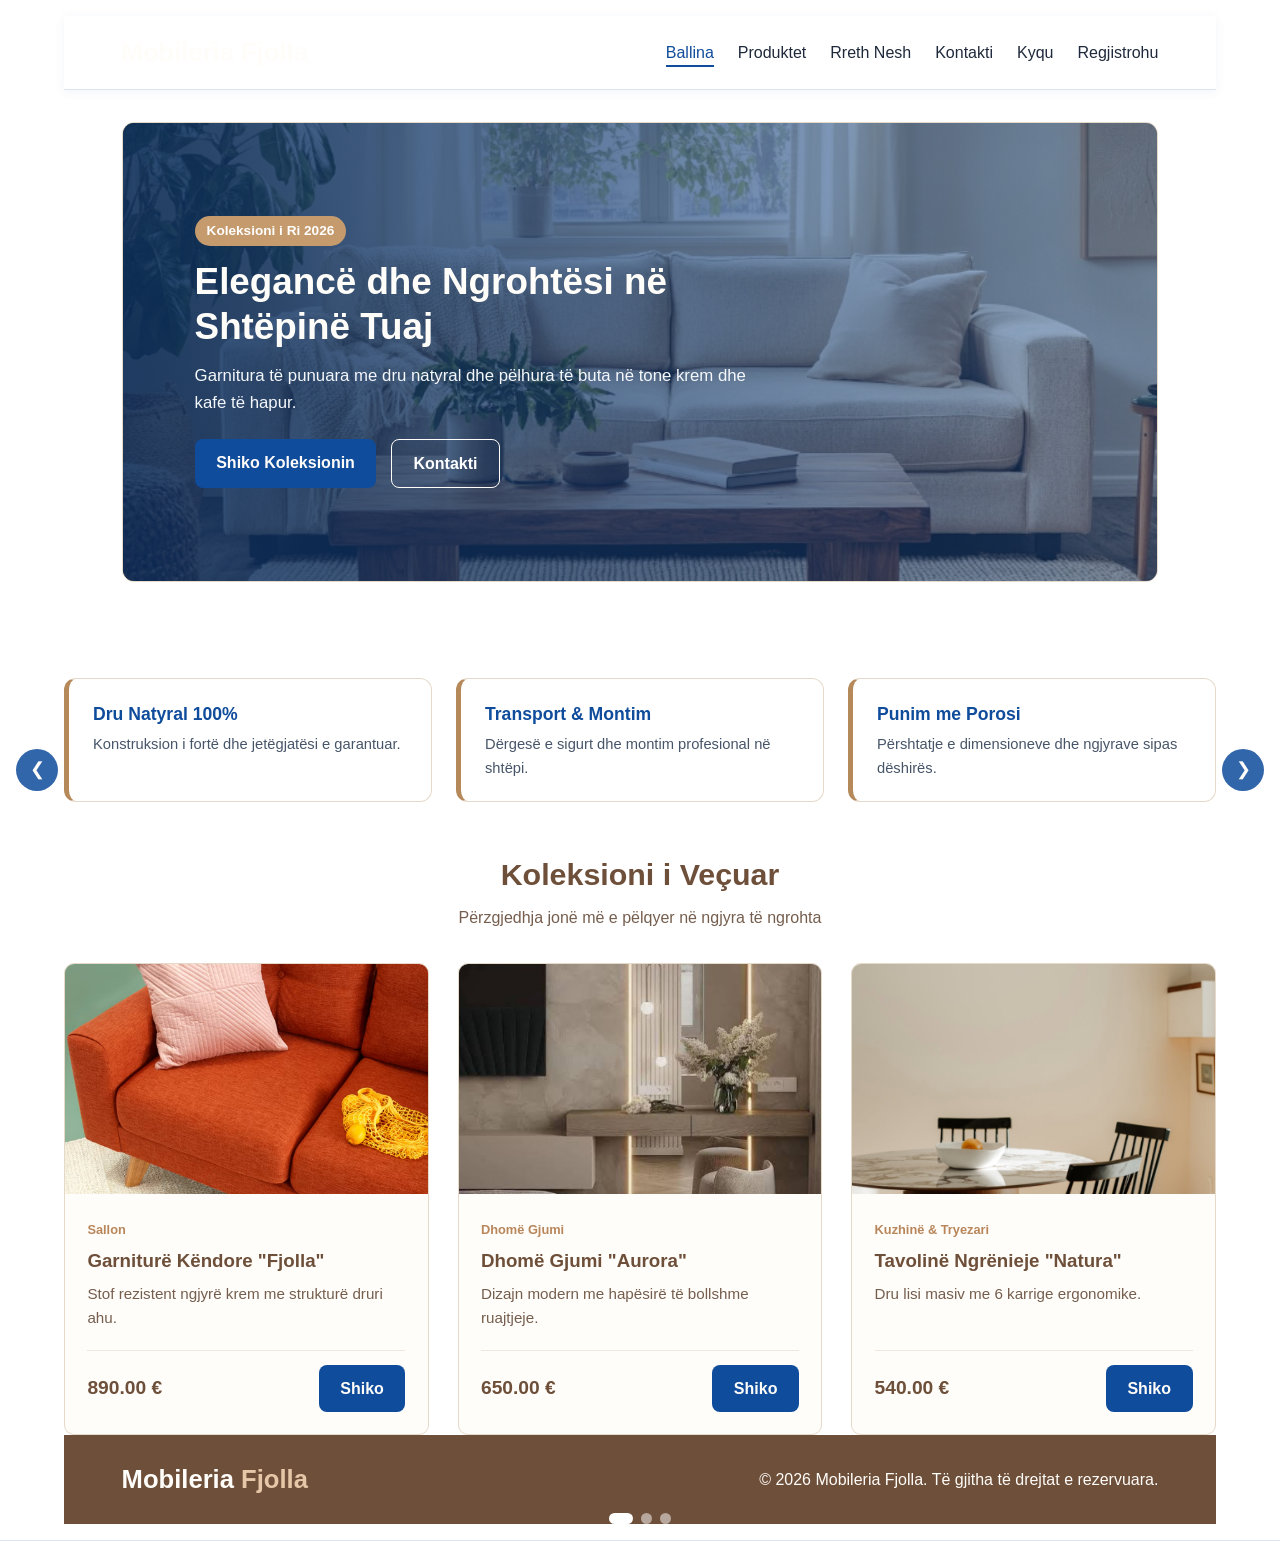
==== Faqja1/ballina.html @ cc65b76a "ndryshim" ====
<!DOCTYPE html>
<html lang="sq">
<head>
    <meta charset="UTF-8">
    <meta name="viewport" content="width=device-width, initial-scale=1.0">
    <title>Mobileria Fjolla | Ballina</title>
    <link rel="stylesheet" href="style.css">
</head>
<body>
    <header>
        <header class="site-header">
    <nav class="navbar" aria-label="Navigimi kryesor">
        <a href="../index.html" class="logo">Mobileria Fjolla</a>
        <ul class="nav-links">
            <li><a href="ballina.html" class="active">Ballina</a></li>
            <li><a href="../Faqja2/produktet.html">Produktet</a></li>
            <li><a href="../Faqja3/rreth-nesh.html">Rreth Nesh</a></li>
            <li><a href="../Faqja4/kontakti.html">Kontakti</a></li>
            <li><a href="../Faqja5/login.html">Kyqu</a></li>
            <li><a href="../Faqja6/register.html">Regjistrohu</a></li>
        </ul>
    </nav>
</header>

<main>
    <section class="slider-section" aria-label="Slider Kryesor">
        <article class="slide active">
            <img src="fotojaa1.png" alt="Garniturë Moderne Krem">
            <section class="slide-overlay">
                <section class="slide-content">
                    <span class="badge">Koleksioni i Ri 2026</span>
                    <h1>Elegancë dhe Ngrohtësi në Shtëpinë Tuaj</h1>
                    <p>Garnitura të punuara me dru natyral dhe pëlhura të buta në tone krem dhe kafe të hapur.</p>
                    <section class="slide-actions">
                        <a href="../faqja2/produktet.html" class="btn btn-primary">Shiko Koleksionin</a>
                        <a href="../faqja4/kontakti.html" class="btn btn-outline">Kontakti</a>
                    </section>
                </section>
            </section>
        </article>
    </section>
</main>

 <article class="slide">
    <img src="foto2.png" alt="Dhomë Gjumi Moderne">
    <section class="slide-overlay">
        <section class="slide-content">
            <span class="badge">Dizajn Minimalist</span>
            <h1>Dhoma Gjumi që Sjellin Qetësi</h1>
            <p>Komoditet maksimal dhe hapësira të organizuara me stil bashkëkohor.</p>
            <section class="slide-actions">
                <a href="../faqja2/produktet.html" class="btn btn-primary">Eksploro Produktet</a>
            </section>
        </section>
    </section>
</article>

<article class="slide">
    <img src="foto3.png" alt="Tavolinë Ngrënieje Druri">
    <section class="slide-overlay">
        <section class="slide-content">
            <span class="badge">Kualitet i Garantuar</span>
            <h1>Tryeza Ngrënieje nga Druri Masiv</h1>
            <p>Punime artizanale dhe moderne për çdo ambient familjar.</p>
            <section class="slide-actions">
                <a href="../faqja3/rreth-nesh.html" class="btn btn-primary">Mëso Më Shumë</a>
            </section>
        </section>
    </section>
</article>
            <button type="button" class="slider-btn prev-btn" aria-label="Slajdi i mëparshëm">&#10094;</button>
            <button type="button" class="slider-btn next-btn" aria-label="Slajdi tjetër">&#10095;</button>

            <section class="slider-dots" aria-label="Pikat e sliderit">
                <button type="button" class="dot active" data-index="0" aria-label="Slajdi 1"></button>
                <button type="button" class="dot" data-index="1" aria-label="Slajdi 2"></button>
                <button type="button" class="dot" data-index="2" aria-label="Slajdi 3"></button>
            </section>
        </section>

    <section class="features-bar" aria-label="Avantazhet tona">
            <article class="feature-item">
                <h3>Dru Natyral 100%</h3>
                <p>Konstruksion i fortë dhe jetëgjatësi e garantuar.</p>
            </article>
            <article class="feature-item">
                <h3>Transport & Montim</h3>
                <p>Dërgesë e sigurt dhe montim profesional në shtëpi.</p>
            </article>
            <article class="feature-item">
                <h3>Punim me Porosi</h3>
                <p>Përshtatje e dimensioneve dhe ngjyrave sipas dëshirës.</p>
            </article>
        </section>
        <section class="featured-section">
            <div class="section-title">
                <h2>Koleksioni i Veçuar</h2>
                <p>Përzgjedhja jonë më e pëlqyer në ngjyra të ngrohta</p>
            </div>

            <div class="cards-flex">
                <article class="card">
                    <img src="foto4.png" alt="Garniturë Këndore Fjolla">
                    <div class="card-body">
                        <div>
                            <span class="card-tag">Sallon</span>
                            <h3>Garniturë Këndore "Fjolla"</h3>
                            <p>Stof rezistent ngjyrë krem me strukturë druri ahu.</p>
                        </div>
                        <div class="card-footer">
                            <span class="price">890.00 €</span>
                            <a href="../faqja2/produktet.html" class="btn btn-primary">Shiko</a>
                        </div>
                    </div>
                </article>
                <article class="card">
                    <img src="foto5.png" alt="Dhomë Gjumi Aurora">
                    <div class="card-body">
                        <div>
                            <span class="card-tag">Dhomë Gjumi</span>
                            <h3>Dhomë Gjumi "Aurora"</h3>
                            <p>Dizajn modern me hapësirë të bollshme ruajtjeje.</p>
                        </div>
                        <div class="card-footer">
                            <span class="price">650.00 €</span>
                            <a href="../faqja2/produktet.html" class="btn btn-primary">Shiko</a>
                        </div>
                    </div>
                </article>

                <article class="card">
                    <img src="foto6.png" alt="Tavolinë Ngrënieje Natura">
                    <div class="card-body">
                        <div>
                            <span class="card-tag">Kuzhinë & Tryezari</span>
                            <h3>Tavolinë Ngrënieje "Natura"</h3>
                            <p>Dru lisi masiv me 6 karrige ergonomike.</p>
                        </div>
                        <div class="card-footer">
                            <span class="price">540.00 €</span>
                            <a href="../faqja2/produktet.html" class="btn btn-primary">Shiko</a>
                        </div>
                    </div>
                </article>
            </div>
        </section>
    
</main>

<footer>
        <div class="footer-content">
            <a href="../index.html" class="logo">Mobileria <span>Fjolla</span></a>
            <p>&copy; 2026 Mobileria Fjolla. Të gjitha të drejtat e rezervuara.</p>
        </div>
    </footer>

    <script src="script.js"></script>
</body>
</html>
---- Faqja1/style.css ----
* {
    margin: 0;
    padding: 0;
    box-sizing: border-box;
}

body {
    font-family: 'Segoe UI', Tahoma, Geneva, Verdana, sans-serif;
    background-color: #F4F7FB;
    color:#1E293B;
    line-height: 1.6;
    display: flex;
    flex-direction: column;
    min-height: 100vh;
}


header {
    background-color:#FFFFFF;
    color: #0F4C9C;
    padding: 1rem 5%;
    border-bottom: 1px solid #DCE5F2;
    box-shadow: 0 2px 10px rgba(15, 76, 156, 0.06);
    position: sticky;
    top: 0;
    z-index: 100;
}

.navbar {
    display: flex;
    justify-content: space-between;
    align-items: center;
    max-width: 1200px;
    margin: 0 auto;
    flex-wrap: wrap;
    gap: 1rem;
}

.logo {
    font-size: 1.6rem;
    font-weight: 700;
    color: #FFFDF9;
    text-decoration: none;
}

.logo span {
    color: #E6C7A8;
}
.nav-links {
    display: flex;
    list-style: none;
    gap: 1.5rem;
    flex-wrap: wrap;
}

.nav-links a {
    color:#1E293B;
    text-decoration: none;
    font-weight: 500;
    padding-bottom: 4px;
    transition: color 0.2s ease;
}

.nav-links a:hover,
.nav-links a.active {
    color:#0F4C9C;
    border-bottom: 2px solid #0F4C9C;
}


main {
    flex: 1;
    max-width: 1200px;
    width: 100%;
    margin: 0 auto;
    padding: 2rem 5% 3.5rem;
}
.btn {
    display: inline-block;
    padding: 0.65rem 1.35rem;
    border-radius: 8px;
    font-weight: 600;
    text-decoration: none;
    cursor: pointer;
    border: none;
    transition: background-color 0.2s ease;
}

.btn-primary {
    background-color:#0F4C9C;
    color: #FFFDF9;
}

.btn-primary:hover {
    background-color:#09326A;
}

.btn-outline {
    background-color: transparent;
    color: #FFFFFF;
    border: 1.5px solid #FFFDF9;
}

.btn-outline:hover {
    background-color:rgba(255, 255, 255, 0.16);
}
.slider-section {
    position: relative;
    width: 100%;
    height: 460px;
    border-radius: 12px;
    overflow: hidden;
    margin-bottom: 2.5rem;
    border: 1px solid #E5D9C9;
}

.slide {
    width: 100%;
    height: 100%;
    display: none;
    position: relative;
}

.slide.active {
    display: block;
}

.slide img {
    width: 100%;
    height: 100%;
    object-fit: cover;
}

.slide-overlay {
    position: absolute;
    inset: 0;
    background: linear-gradient(90deg, rgba(9, 44, 92, 0.86) 0%, rgba(15, 76, 156, 0.38) 100%);
    display: flex;
    align-items: center;
    padding: 0 4.5rem;
}

.slide-content {
    max-width: 560px;
    color: #FFFDF9;
}

.badge {
    display: inline-block;
    background-color:#C59B6D;
    color:#FFFFFF;;
    padding: 0.25rem 0.75rem;
    border-radius: 20px;
    font-size: 0.85rem;
    font-weight: 600;
    margin-bottom: 0.9rem;
}

.slide-content h1 {
    font-size: 2.3rem;
    line-height: 1.2;
    margin-bottom: 0.9rem;
    color: #FFFDF9;
}

.slide-content p {
    font-size: 1.05rem;
    margin-bottom: 1.4rem;
    color: #F4F7FB;
}

.slide-actions {
    display: flex;
    gap: 0.9rem;
    flex-wrap: wrap;
}

.slider-btn {
    position: absolute;
    top: 50%;
    transform: translateY(-50%);
    background-color: rgba(15, 76, 156, 0.85);
    color: #FFFDF9;
    border: none;
    width: 42px;
    height: 42px;
    border-radius: 50%;
    font-size: 1.1rem;
    cursor: pointer;
}
.slider-btn:hover {
    background-color: #09326A;
}

.prev-btn { left: 16px; }
.next-btn { right: 16px; }

.slider-dots {
    position: absolute;
    bottom: 16px;
    left: 50%;
    transform: translateX(-50%);
    display: flex;
    gap: 0.5rem;
}

.dot {
    width: 11px;
    height: 11px;
    border-radius: 50%;
    border: none;
    background-color:rgba(255, 255, 255, 0.5);
    cursor: pointer;
}

.dot.active {
    background-color:#FFFFFF;
    width: 24px;
    border-radius: 6px;
}


.features-bar {
    display: grid;
    grid-template-columns: repeat(3, 1fr);
    gap: 1.5rem;
    margin-bottom: 3rem;
}

.feature-item {
    background-color:#FFFFFF;
    border: 1px solid #E5D9C9;
    border-left: 5px solid #B5895A;
    border-radius: 12px;
    padding: 1.3rem 1.5rem;
    overflow: hidden;
}

.feature-item h3 {
    color: #0F4C9C;
    font-size: 1.1rem;
    margin-bottom: 0.35rem;
}

.feature-item p {
    color: #475569;
    font-size: 0.92rem;
}
/* Produktet e Veçuara */
.section-title {
    text-align: center;
    margin-bottom: 2rem;
}

.section-title h2 {
    color: #6E4F3A;
    font-size: 1.9rem;
    margin-bottom: 0.4rem;
}

.section-title p {
    color: #755E4E;
}

.cards-flex {
    display: flex;
    flex-wrap: wrap;
    gap: 1.8rem;
    justify-content: center;
}

.card {
    background-color: #FFFDF9;
    border: 1px solid #E5D9C9;
    border-radius: 10px;
    overflow: hidden;
    flex: 1 1 300px;
    max-width: 370px;
    display: flex;
    flex-direction: column;
}

.card img {
    width: 100%;
    height: 230px;
    object-fit: cover;
}

.card-body {
    padding: 1.4rem;
    display: flex;
    flex-direction: column;
    flex: 1;
    justify-content: space-between;
    gap: 1.2rem;
}

.card-tag {
    display: inline-block;
    font-size: 0.8rem;
    font-weight: 600;
    color: #B8865B;
    margin-bottom: 0.3rem;
}

.card-body h3 {
    color: #6E4F3A;
    margin-bottom: 0.4rem;
}

.card-body p {
    color: #755E4E;
    font-size: 0.95rem;
}

.card-footer {
    display: flex;
    justify-content: space-between;
    align-items: center;
    border-top: 1px solid #EFE7DC;
    padding-top: 0.9rem;
}

.price {
    font-size: 1.2rem;
    font-weight: 700;
    color: #6E4F3A;
}
/* Footer */
footer {
    background-color: #6E4F3A;
    color: #FFFDF9;
    padding: 1.5rem 5%;
    margin-top: auto;
}

.footer-content {
    max-width: 1200px;
    margin: 0 auto;
    display: flex;
    justify-content: space-between;
    align-items: center;
    flex-wrap: wrap;
    gap: 1rem;
}

/* Media Queries për Tablet dhe Telefon */
@media (max-width: 768px) {
    .navbar {
        flex-direction: column;
        text-align: center;
    }

    .nav-links {
        justify-content: center;
        gap: 1rem;
    }

    .slider-section {
        height: 380px;
    }

    .slide-overlay {
        padding: 0 3rem;
    }

    .slide-content h1 {
        font-size: 1.65rem;
    }
    .features-bar { grid-template-columns: 1fr; 
    }
}

@media (max-width: 480px) {
    .slider-section {
        height: 350px;
    }

    .slide-overlay {
        padding: 0 1.4rem;
        text-align: center;
        justify-content: center;
    }

    .slide-actions {
        justify-content: center;
    }

    .slide-content h1 {
        font-size: 1.4rem;
    }

    .footer-content {
        flex-direction: column;
        text-align: center;
    }
}
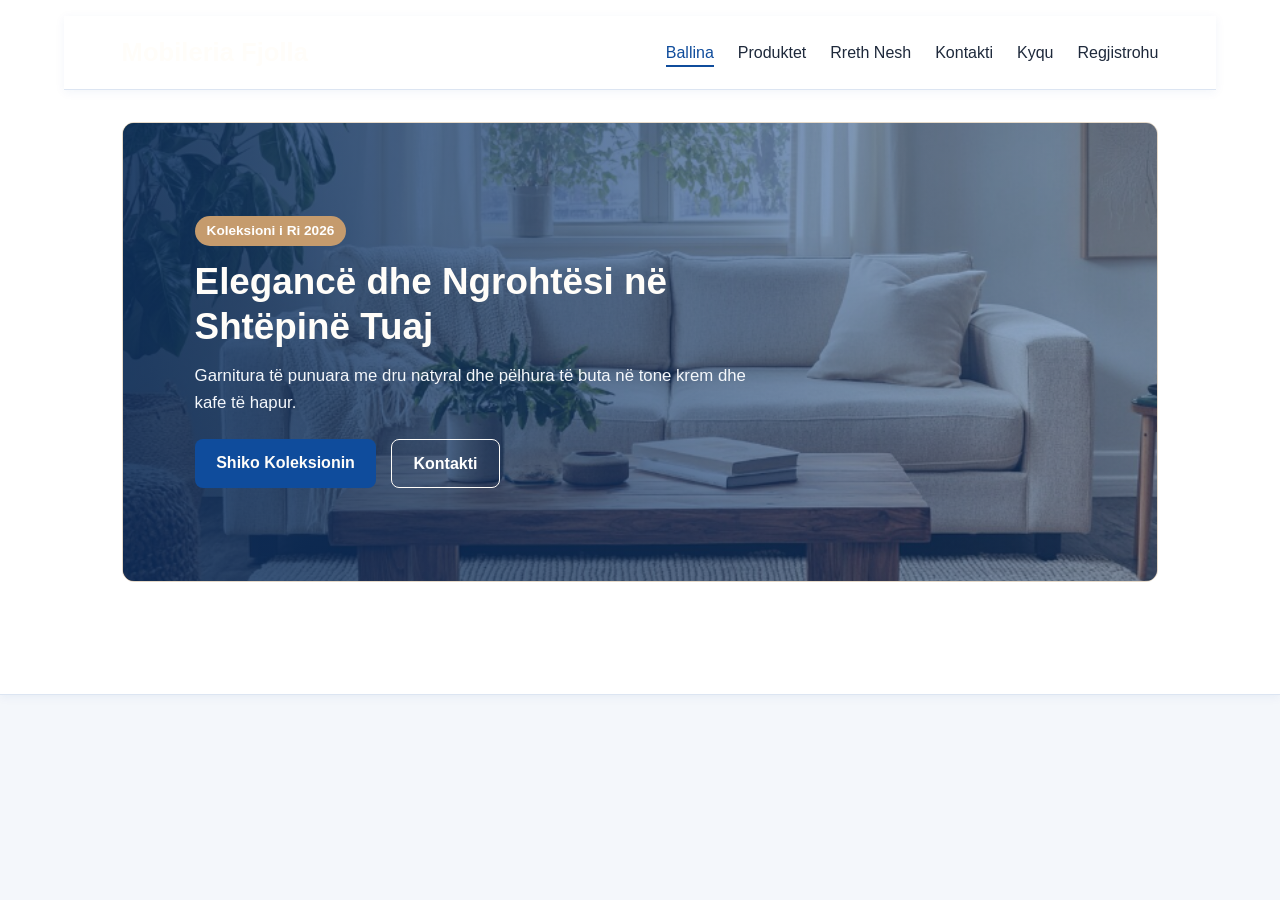
==== commit 50cc707e: "ndryshime" ====
--- a/Faqja1/ballina.html
+++ b/Faqja1/ballina.html
@@ -35,126 +35,23 @@
                         <a href="../faqja2/produktet.html" class="btn btn-primary">Shiko Koleksionin</a>
                         <a href="../faqja4/kontakti.html" class="btn btn-outline">Kontakti</a>
                     </section>
-                </section>
+                 </section>
             </section>
         </article>
-    </section>
-</main>
 
- <article class="slide">
-    <img src="foto2.png" alt="Dhomë Gjumi Moderne">
-    <section class="slide-overlay">
-        <section class="slide-content">
-            <span class="badge">Dizajn Minimalist</span>
-            <h1>Dhoma Gjumi që Sjellin Qetësi</h1>
-            <p>Komoditet maksimal dhe hapësira të organizuara me stil bashkëkohor.</p>
-            <section class="slide-actions">
-                <a href="../faqja2/produktet.html" class="btn btn-primary">Eksploro Produktet</a>
-            </section>
-        </section>
-    </section>
-</article>
+        <article class="slide">
+                <img src="foto2.png" alt="Dhomë Gjumi Moderne">
+                <section class="slide-overlay">
+                    <section class="slide-content">
+                        <span class="badge">Dizajn Minimalist</span>
+                        <h1>Dhoma Gjumi që Sjellin Qetësi</h1>
+                        <p>Komoditet maksimal dhe hapësira të organizuara me stil bashkëkohor.</p>
+                        <section class="slide-actions">
+                            <a href="../Faqja2/produktet.html" class="btn btn-primary">Eksploro Produktet</a>
+                        </section>
+                    </section>
+                </section>
+            </article>
+        
 
-<article class="slide">
-    <img src="foto3.png" alt="Tavolinë Ngrënieje Druri">
-    <section class="slide-overlay">
-        <section class="slide-content">
-            <span class="badge">Kualitet i Garantuar</span>
-            <h1>Tryeza Ngrënieje nga Druri Masiv</h1>
-            <p>Punime artizanale dhe moderne për çdo ambient familjar.</p>
-            <section class="slide-actions">
-                <a href="../faqja3/rreth-nesh.html" class="btn btn-primary">Mëso Më Shumë</a>
-            </section>
-        </section>
-    </section>
-</article>
-            <button type="button" class="slider-btn prev-btn" aria-label="Slajdi i mëparshëm">&#10094;</button>
-            <button type="button" class="slider-btn next-btn" aria-label="Slajdi tjetër">&#10095;</button>
-
-            <section class="slider-dots" aria-label="Pikat e sliderit">
-                <button type="button" class="dot active" data-index="0" aria-label="Slajdi 1"></button>
-                <button type="button" class="dot" data-index="1" aria-label="Slajdi 2"></button>
-                <button type="button" class="dot" data-index="2" aria-label="Slajdi 3"></button>
-            </section>
-        </section>
-
-    <section class="features-bar" aria-label="Avantazhet tona">
-            <article class="feature-item">
-                <h3>Dru Natyral 100%</h3>
-                <p>Konstruksion i fortë dhe jetëgjatësi e garantuar.</p>
-            </article>
-            <article class="feature-item">
-                <h3>Transport & Montim</h3>
-                <p>Dërgesë e sigurt dhe montim profesional në shtëpi.</p>
-            </article>
-            <article class="feature-item">
-                <h3>Punim me Porosi</h3>
-                <p>Përshtatje e dimensioneve dhe ngjyrave sipas dëshirës.</p>
-            </article>
-        </section>
-        <section class="featured-section">
-            <div class="section-title">
-                <h2>Koleksioni i Veçuar</h2>
-                <p>Përzgjedhja jonë më e pëlqyer në ngjyra të ngrohta</p>
-            </div>
-
-            <div class="cards-flex">
-                <article class="card">
-                    <img src="foto4.png" alt="Garniturë Këndore Fjolla">
-                    <div class="card-body">
-                        <div>
-                            <span class="card-tag">Sallon</span>
-                            <h3>Garniturë Këndore "Fjolla"</h3>
-                            <p>Stof rezistent ngjyrë krem me strukturë druri ahu.</p>
-                        </div>
-                        <div class="card-footer">
-                            <span class="price">890.00 €</span>
-                            <a href="../faqja2/produktet.html" class="btn btn-primary">Shiko</a>
-                        </div>
-                    </div>
-                </article>
-                <article class="card">
-                    <img src="foto5.png" alt="Dhomë Gjumi Aurora">
-                    <div class="card-body">
-                        <div>
-                            <span class="card-tag">Dhomë Gjumi</span>
-                            <h3>Dhomë Gjumi "Aurora"</h3>
-                            <p>Dizajn modern me hapësirë të bollshme ruajtjeje.</p>
-                        </div>
-                        <div class="card-footer">
-                            <span class="price">650.00 €</span>
-                            <a href="../faqja2/produktet.html" class="btn btn-primary">Shiko</a>
-                        </div>
-                    </div>
-                </article>
-
-                <article class="card">
-                    <img src="foto6.png" alt="Tavolinë Ngrënieje Natura">
-                    <div class="card-body">
-                        <div>
-                            <span class="card-tag">Kuzhinë & Tryezari</span>
-                            <h3>Tavolinë Ngrënieje "Natura"</h3>
-                            <p>Dru lisi masiv me 6 karrige ergonomike.</p>
-                        </div>
-                        <div class="card-footer">
-                            <span class="price">540.00 €</span>
-                            <a href="../faqja2/produktet.html" class="btn btn-primary">Shiko</a>
-                        </div>
-                    </div>
-                </article>
-            </div>
-        </section>
-    
-</main>
-
-<footer>
-        <div class="footer-content">
-            <a href="../index.html" class="logo">Mobileria <span>Fjolla</span></a>
-            <p>&copy; 2026 Mobileria Fjolla. Të gjitha të drejtat e rezervuara.</p>
-        </div>
-    </footer>
-
-    <script src="script.js"></script>
-</body>
-</html>
-            +    
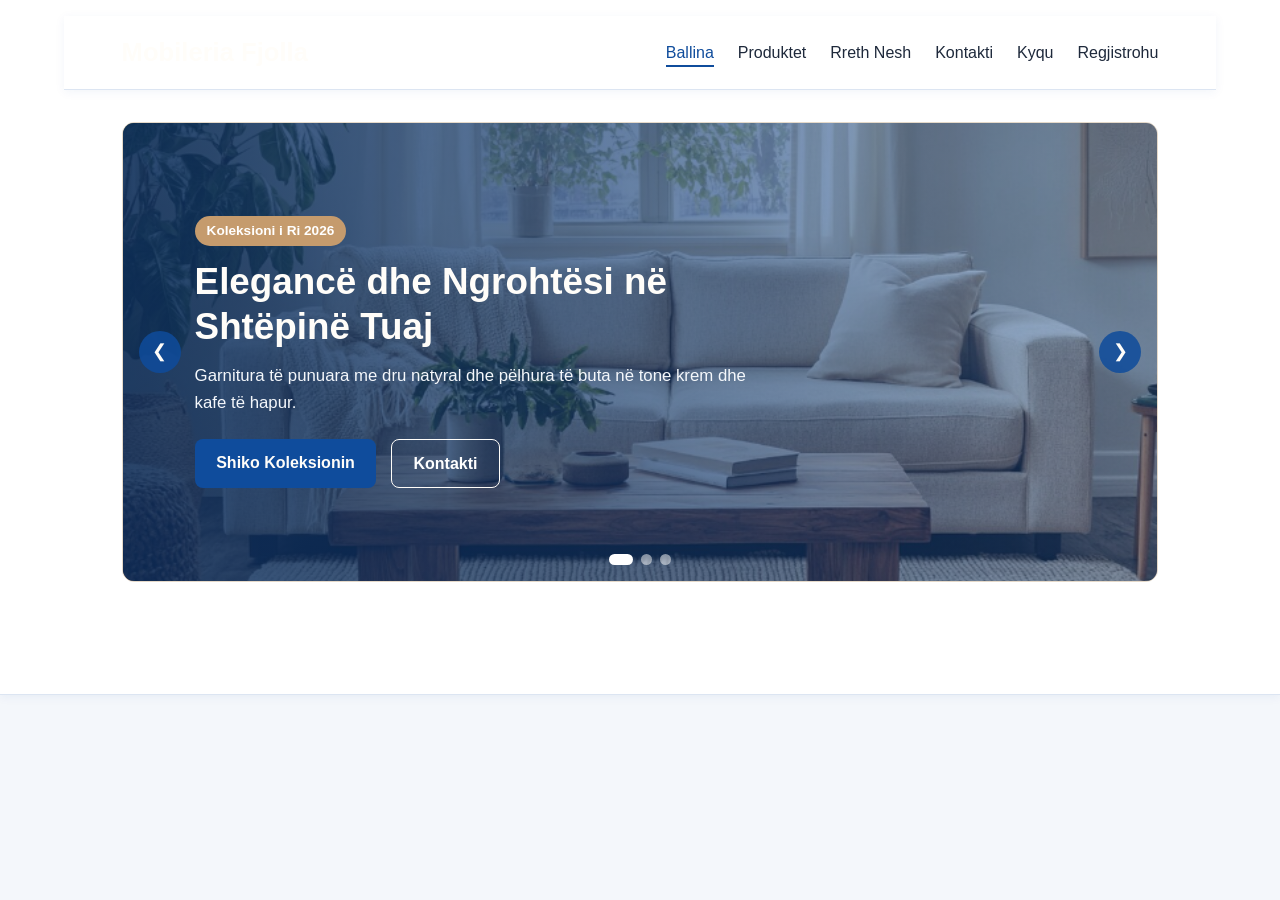
==== commit c97d6b03: "Ndryshime ne html" ====
--- a/Faqja1/ballina.html
+++ b/Faqja1/ballina.html
@@ -52,6 +52,29 @@
                     </section>
                 </section>
             </article>
+            <article class="slide">
+                <img src="foto3.png" alt="Tavolinë Ngrënieje Druri">
+                <section class="slide-overlay">
+                    <section class="slide-content">
+                        <span class="badge">Kualitet i Garantuar</span>
+                        <h1>Tryeza Ngrënieje nga Druri Masiv</h1>
+                        <p>Punime artizanale dhe moderne për çdo ambient familjar.</p>
+                        <section class="slide-actions">
+                            <a href="../Faqja3/rreth-nesh.html" class="btn btn-primary">Mëso Më Shumë</a>
+                        </section>
+                    </section>
+                </section>
+            </article>
+
+            <button type="button" class="slider-btn prev-btn" aria-label="Slajdi i mëparshëm">&#10094;</button>
+            <button type="button" class="slider-btn next-btn" aria-label="Slajdi tjetër">&#10095;</button>
+
+            <section class="slider-dots" aria-label="Pikat e sliderit">
+                <button type="button" class="dot active" data-index="0" aria-label="Slajdi 1"></button>
+                <button type="button" class="dot" data-index="1" aria-label="Slajdi 2"></button>
+                <button type="button" class="dot" data-index="2" aria-label="Slajdi 3"></button>
+            </section>
+        </section>
         
 
     
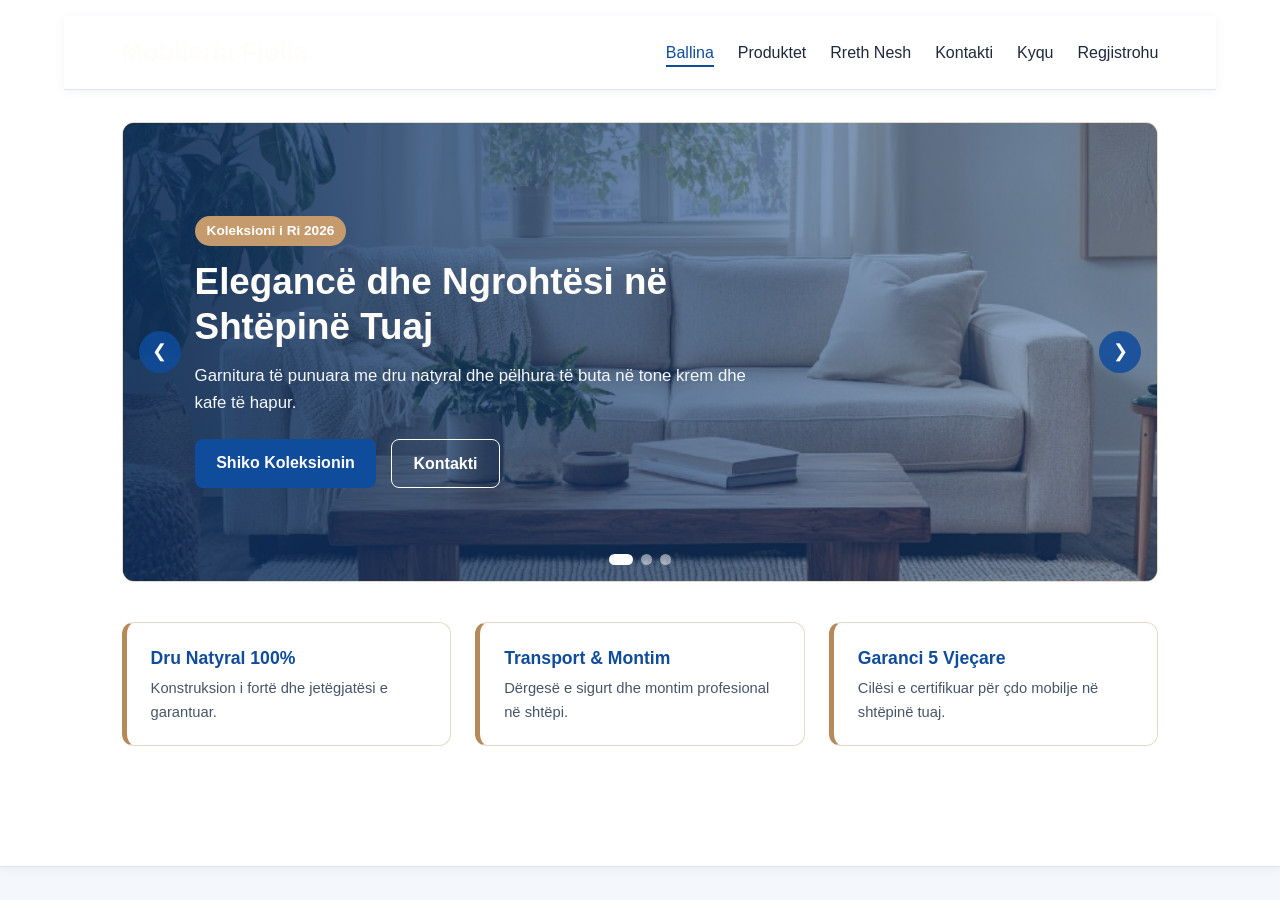
==== commit 8f2c564f: "vazhdim htm;" ====
--- a/Faqja1/ballina.html
+++ b/Faqja1/ballina.html
@@ -75,6 +75,20 @@
                 <button type="button" class="dot" data-index="2" aria-label="Slajdi 3"></button>
             </section>
         </section>
+        <section class="features-bar" aria-label="Avantazhet tona">
+            <article class="feature-item">
+                <h3>Dru Natyral 100%</h3>
+                <p>Konstruksion i fortë dhe jetëgjatësi e garantuar.</p>
+            </article>
+            <article class="feature-item">
+                <h3>Transport & Montim</h3>
+                <p>Dërgesë e sigurt dhe montim profesional në shtëpi.</p>
+            </article>
+            <article class="feature-item">
+                <h3>Garanci 5 Vjeçare</h3>
+                <p>Cilësi e certifikuar për çdo mobilje në shtëpinë tuaj.</p>
+            </article>
+        </section>
         
 
     
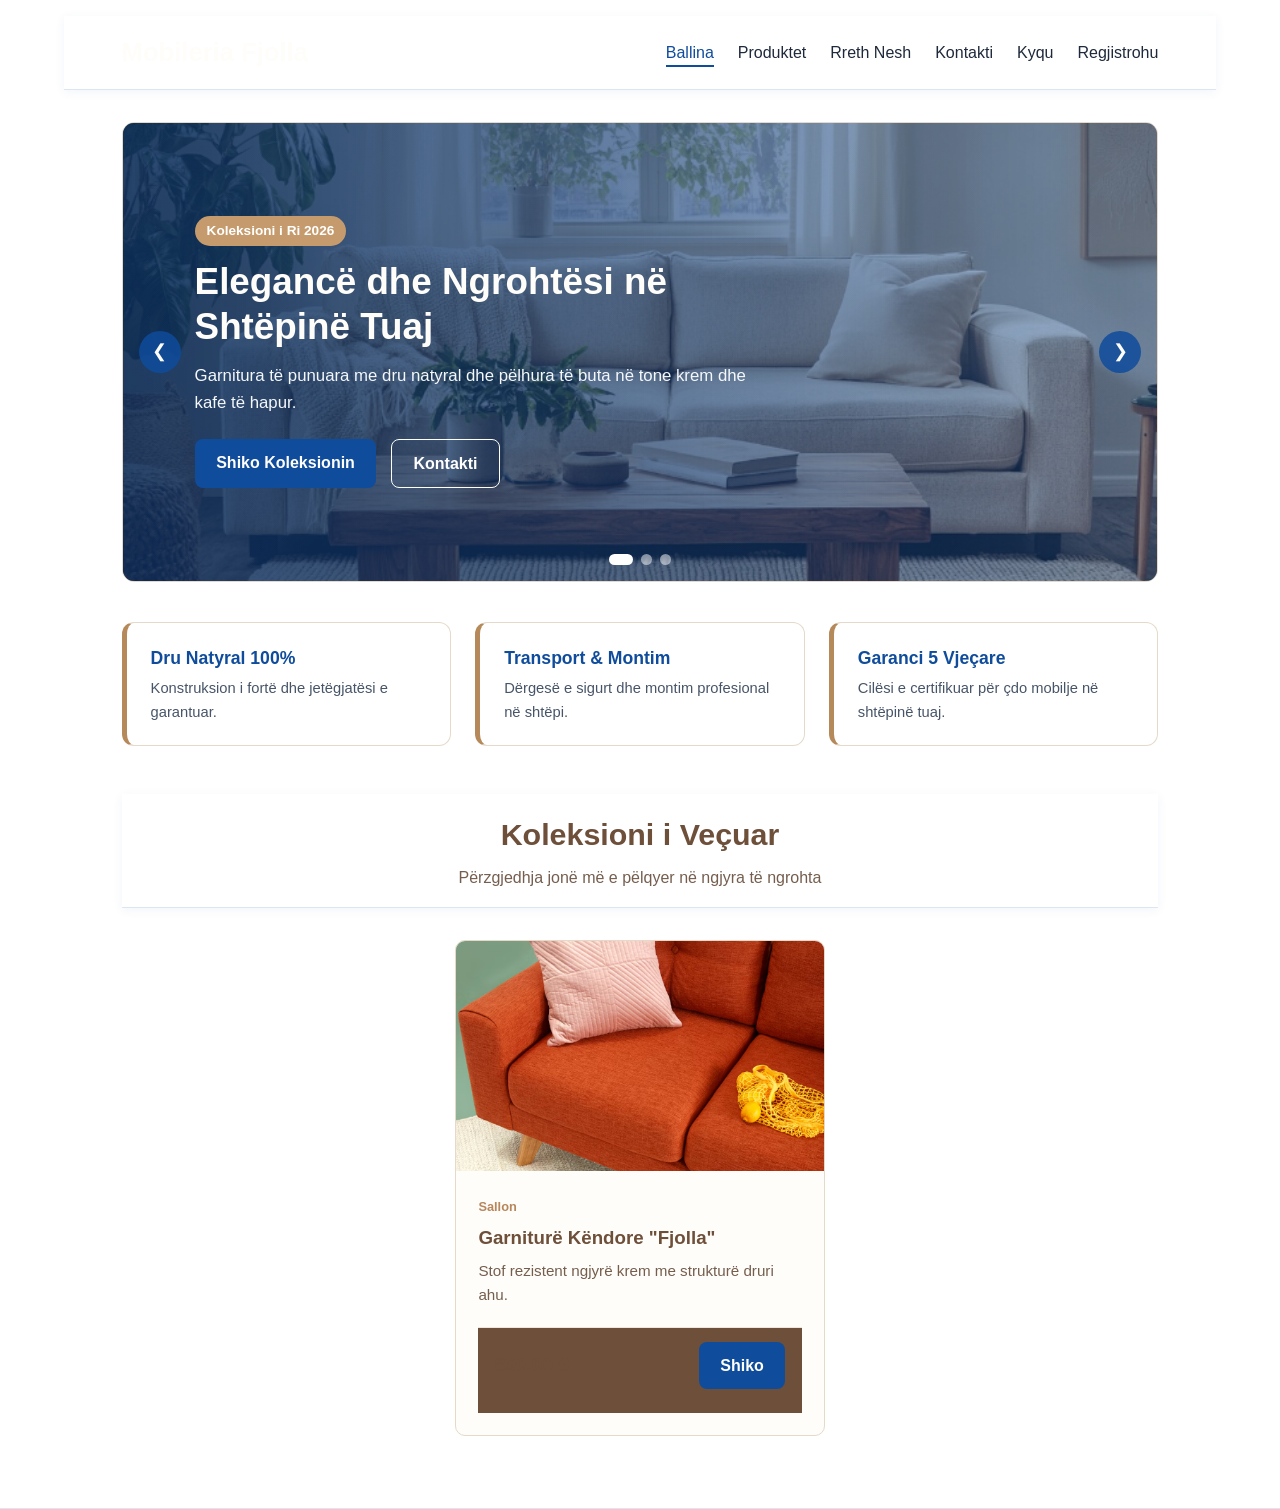
==== commit 7a4e1c17: "vazhdim" ====
--- a/Faqja1/ballina.html
+++ b/Faqja1/ballina.html
@@ -89,6 +89,27 @@
                 <p>Cilësi e certifikuar për çdo mobilje në shtëpinë tuaj.</p>
             </article>
         </section>
+        <section class="featured-section" aria-label="Koleksioni i Veçuar">
+            <header class="section-title">
+                <h2>Koleksioni i Veçuar</h2>
+                <p>Përzgjedhja jonë më e pëlqyer në ngjyra të ngrohta</p>
+            </header>
+
+            <section class="cards-flex">
+                <article class="card">
+                    <img src="foto4.png" alt="Garniturë Këndore Fjolla">
+                    <section class="card-body">
+                        <section>
+                            <span class="card-tag">Sallon</span>
+                            <h3>Garniturë Këndore "Fjolla"</h3>
+                            <p>Stof rezistent ngjyrë krem me strukturë druri ahu.</p>
+                        </section>
+                        <footer class="card-footer">
+                            <span class="price">890.00 €</span>
+                            <a href="../Faqja2/produktet.html" class="btn btn-primary">Shiko</a>
+                        </footer>
+                    </section>
+                </article>
         
 
     
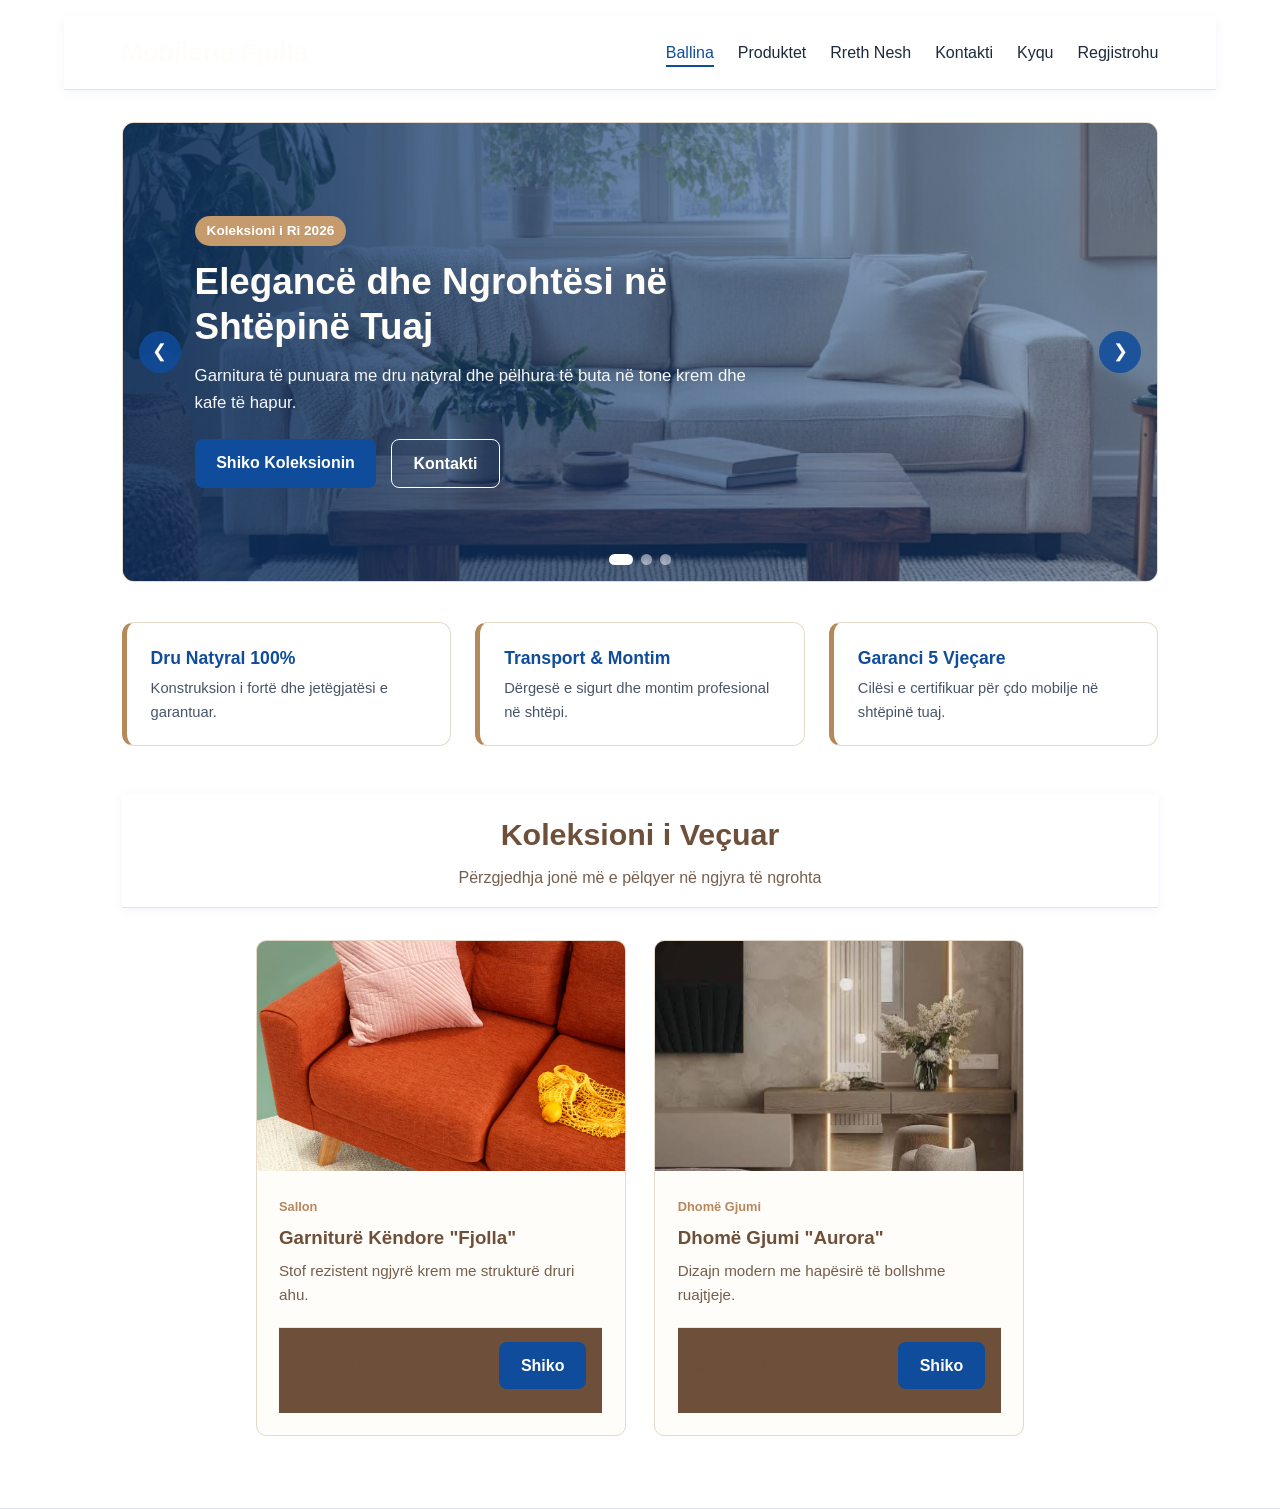
==== commit 08d4ba0f: "vazhdim" ====
--- a/Faqja1/ballina.html
+++ b/Faqja1/ballina.html
@@ -110,6 +110,21 @@
                         </footer>
                     </section>
                 </article>
+                <article class="card">
+                    <img src="foto5.png" alt="Dhomë Gjumi Aurora">
+                    <section class="card-body">
+                        <section>
+                            <span class="card-tag">Dhomë Gjumi</span>
+                            <h3>Dhomë Gjumi "Aurora"</h3>
+                            <p>Dizajn modern me hapësirë të bollshme ruajtjeje.</p>
+                        </section>
+                        <footer class="card-footer">
+                            <span class="price">650.00 €</span>
+                            <a href="../Faqja2/produktet.html" class="btn btn-primary">Shiko</a>
+                        </footer>
+                    </section>
+                </article>
+                
         
 
     
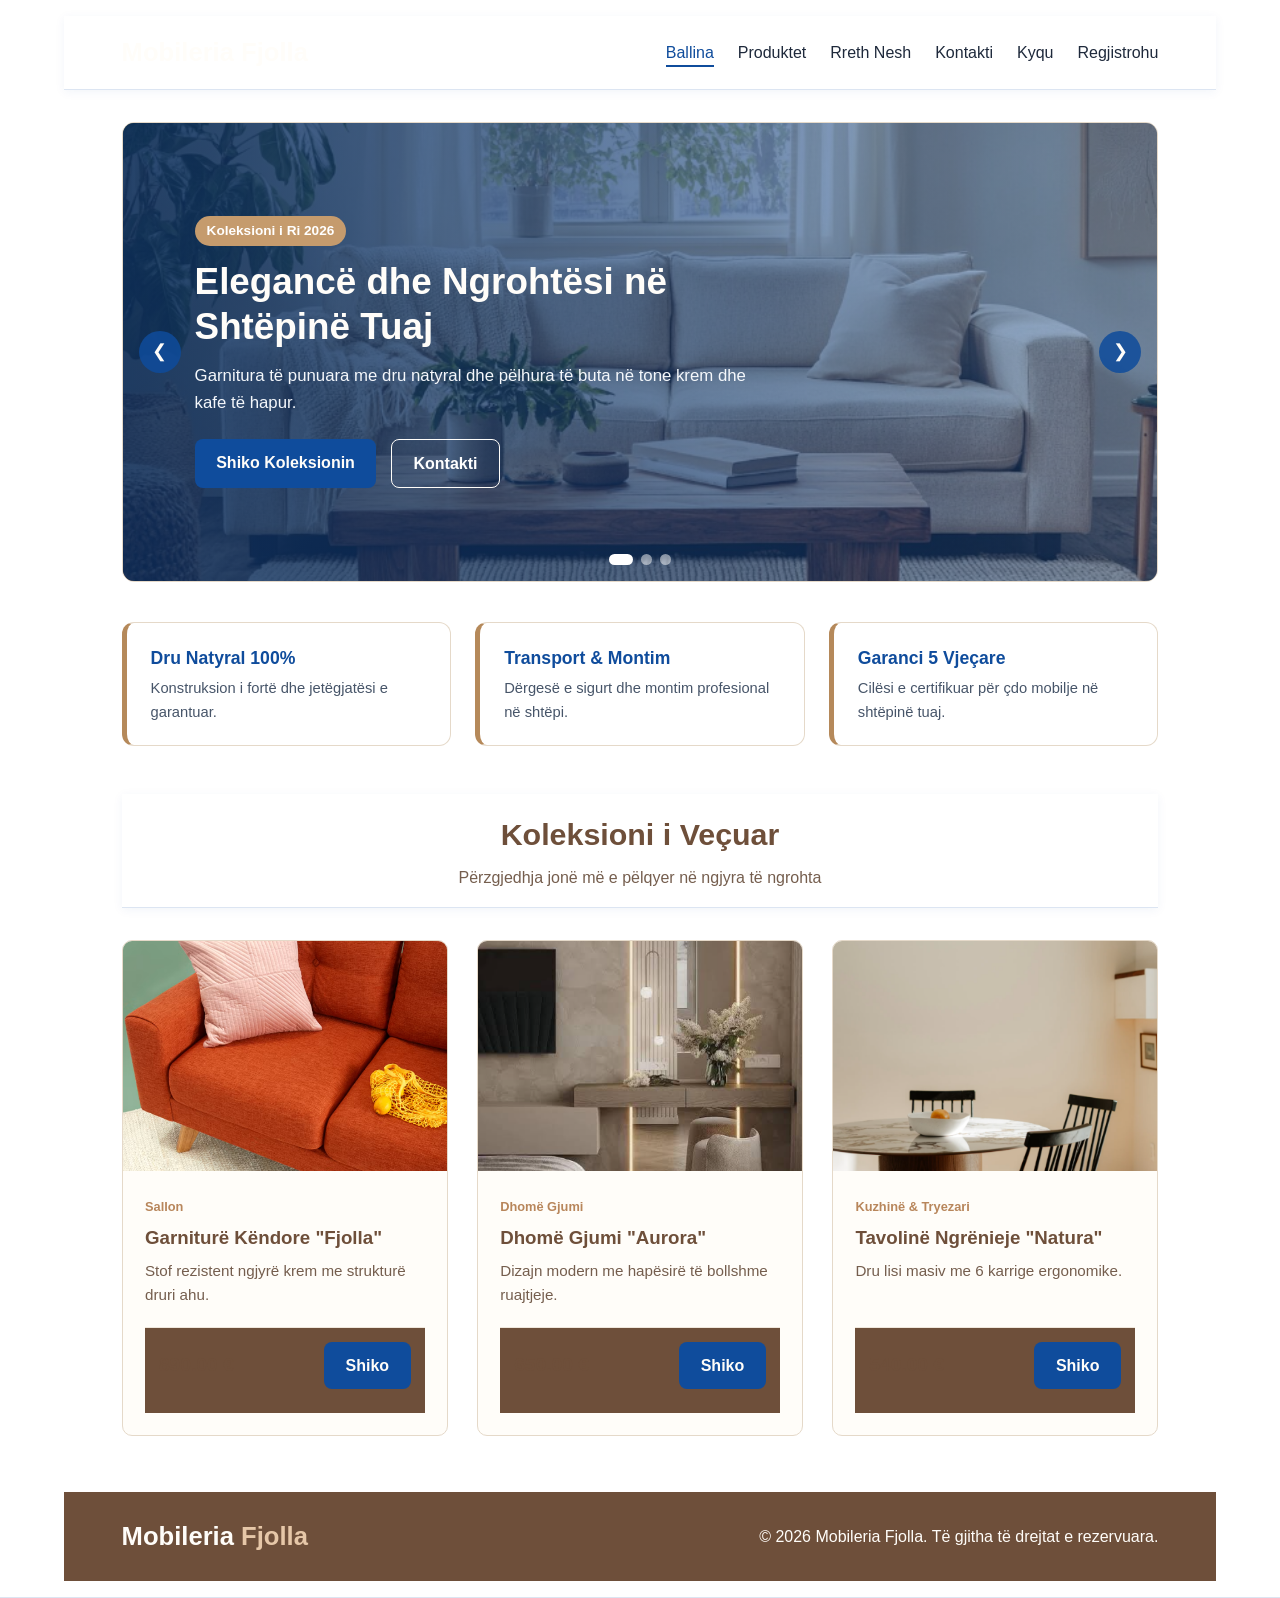
==== commit a0eafc1d: "perfundimi i kodit" ====
--- a/Faqja1/ballina.html
+++ b/Faqja1/ballina.html
@@ -124,7 +124,34 @@
                         </footer>
                     </section>
                 </article>
-                
+                <article class="card">
+                    <img src="foto6.png" alt="Tavolinë Ngrënieje Natura">
+                    <section class="card-body">
+                        <section>
+                            <span class="card-tag">Kuzhinë & Tryezari</span>
+                            <h3>Tavolinë Ngrënieje "Natura"</h3>
+                            <p>Dru lisi masiv me 6 karrige ergonomike.</p>
+                        </section>
+                        <footer class="card-footer">
+                            <span class="price">540.00 €</span>
+                            <a href="../Faqja2/produktet.html" class="btn btn-primary">Shiko</a>
+                        </footer>
+                    </section>
+                </article>
+            </section>
+        </section>
+    </main>
+
+    <footer>
+        <section class="footer-content">
+            <a href="../index.html" class="logo">Mobileria <span>Fjolla</span></a>
+            <p>&copy; 2026 Mobileria Fjolla. Të gjitha të drejtat e rezervuara.</p>
+        </section>
+    </footer>
+
+    <script src="script.js"></script>
+</body>
+</html>
         
 
     
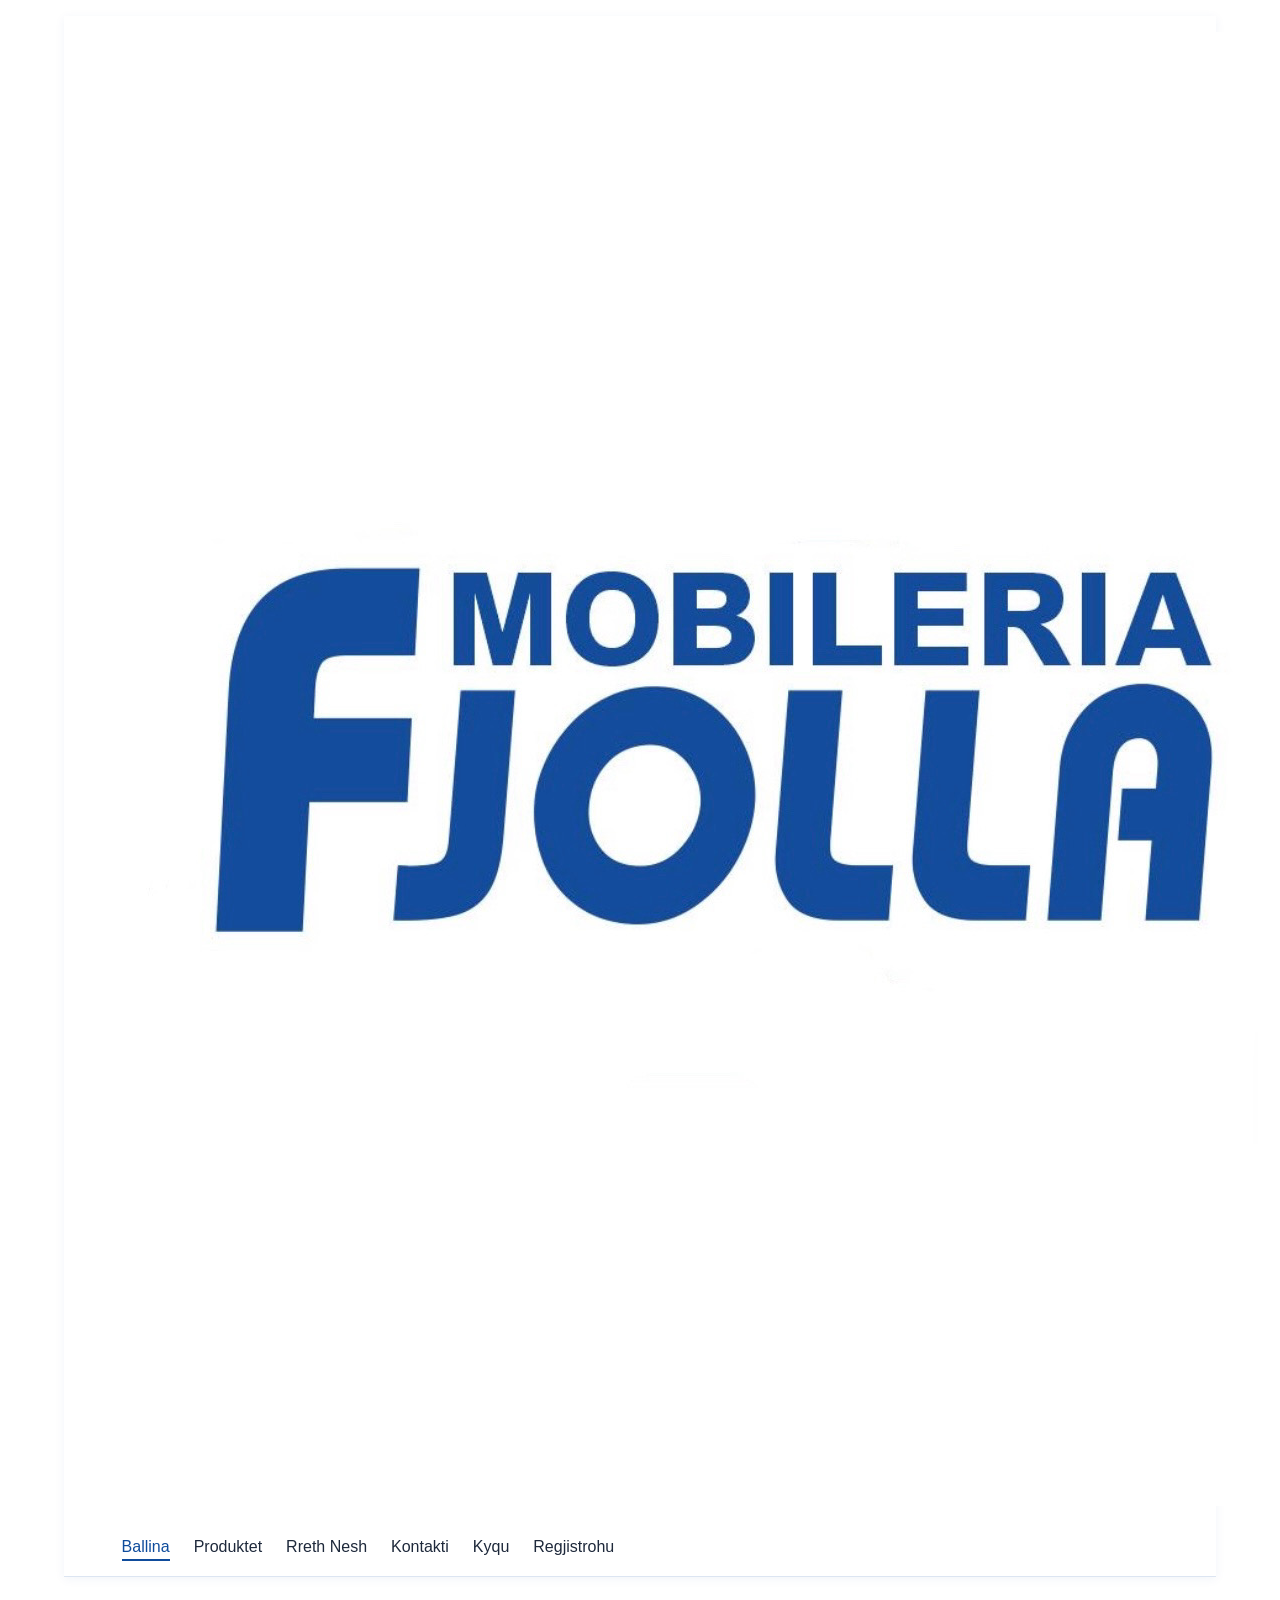
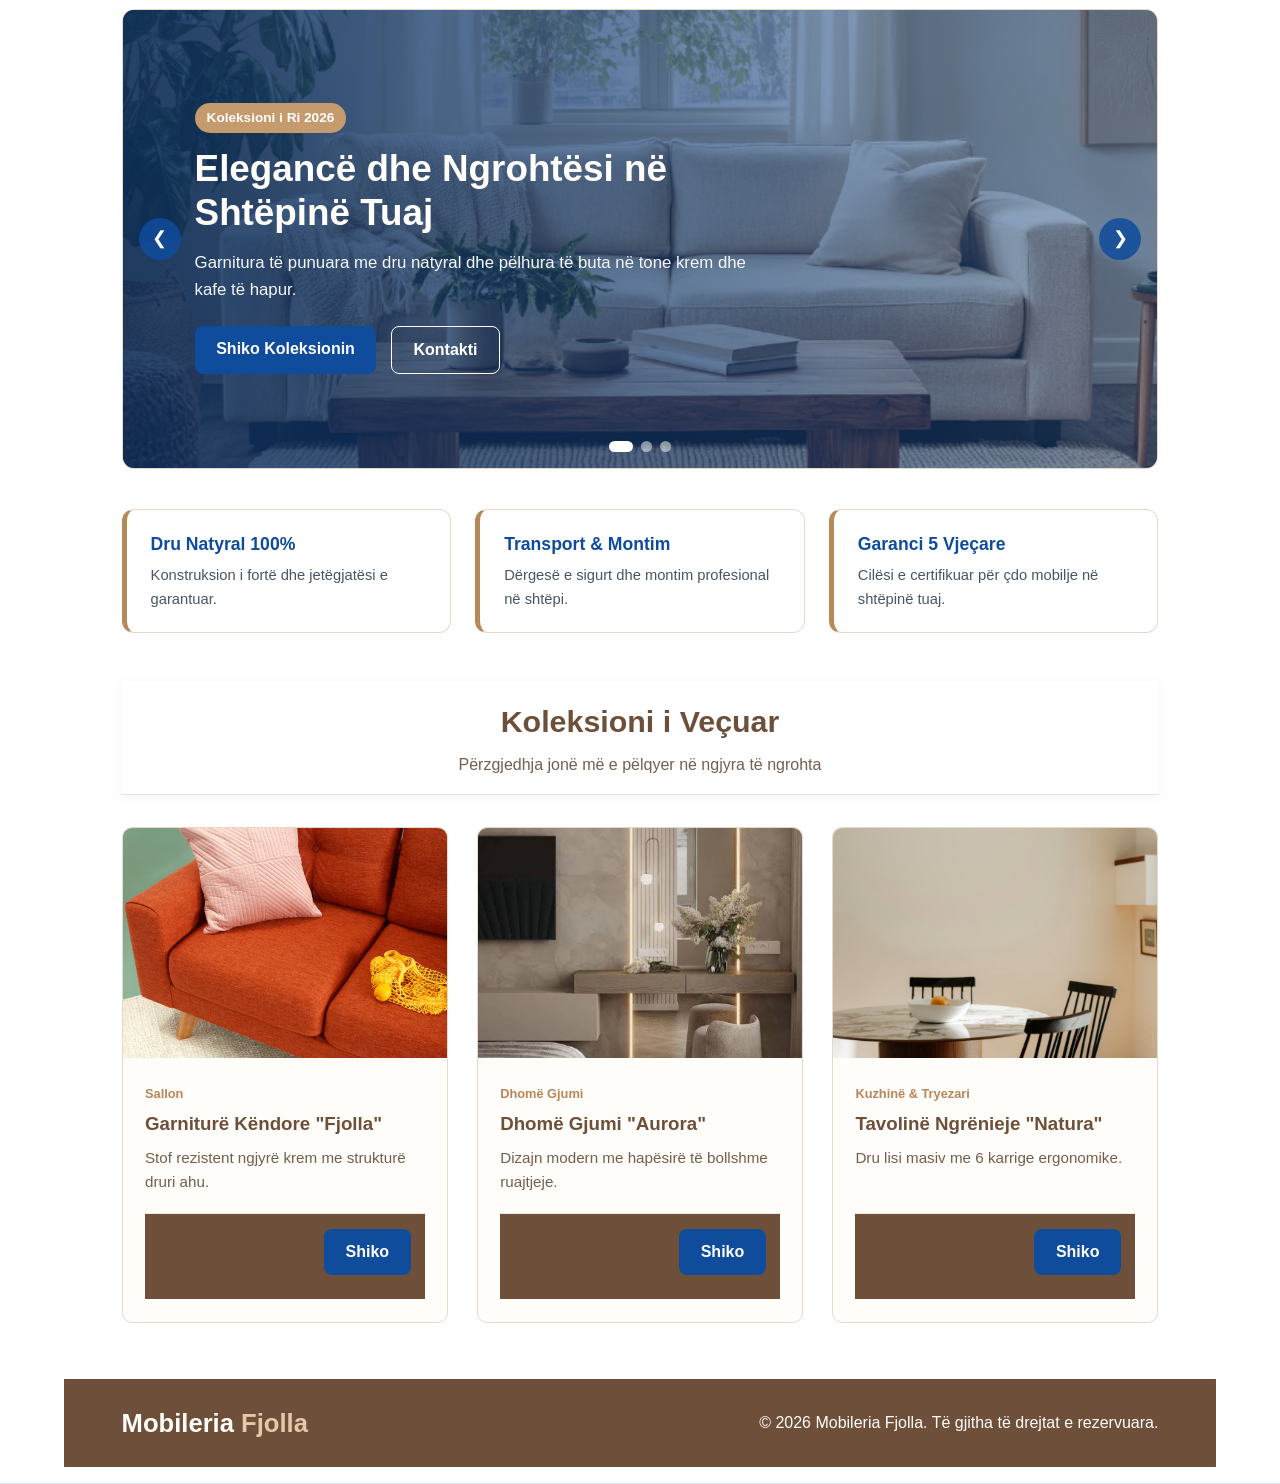
==== commit 5fda4510: "shtimi i logos" ====
--- a/Faqja1/ballina.html
+++ b/Faqja1/ballina.html
@@ -10,7 +10,9 @@
     <header>
         <header class="site-header">
     <nav class="navbar" aria-label="Navigimi kryesor">
-        <a href="../index.html" class="logo">Mobileria Fjolla</a>
+        <a href="../index.html" class="logo">
+                <img src="llogo.png" alt="Logo Mobileria Fjolla">
+                </a>
         <ul class="nav-links">
             <li><a href="ballina.html" class="active">Ballina</a></li>
             <li><a href="../Faqja2/produktet.html">Produktet</a></li>
